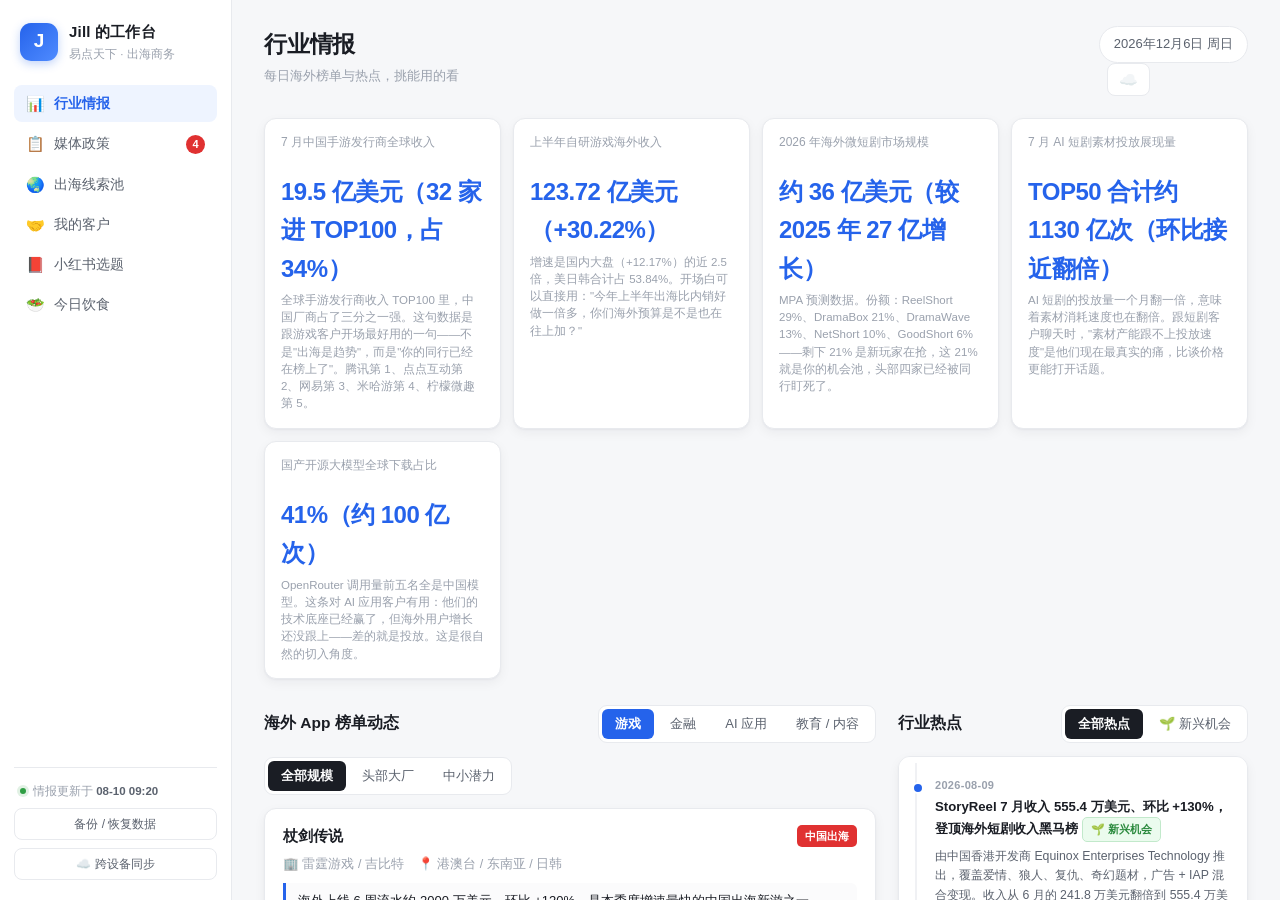
==== index.html @ 00062fb7 "feat: 线索池领英按钮 + 榜单加客户 + 手动加公司 + 飞书版图排除自动化" ====
<!DOCTYPE html>
<html lang="zh-CN">
<head>
<meta charset="UTF-8">
<meta name="viewport" content="width=device-width, initial-scale=1.0, viewport-fit=cover">
<meta name="theme-color" content="#2563eb">
<meta name="apple-mobile-web-app-capable" content="yes">
<meta name="apple-mobile-web-app-status-bar-style" content="default">
<meta name="apple-mobile-web-app-title" content="Jill工作台">
<title>Jill 的工作台</title>
<link rel="manifest" href="manifest.webmanifest">
<link rel="icon" type="image/png" href="assets/icons/favicon-32.png">
<link rel="apple-touch-icon" href="assets/icons/apple-touch-icon.png">
<link rel="stylesheet" href="assets/style.css">
<script>
if ('serviceWorker' in navigator) {
  navigator.serviceWorker.register('service-worker.js').catch(() => {});
}
</script>
</head>
<body>

<div class="app">

  <!-- ============ 侧边栏 ============ -->
  <aside class="sidebar">
    <div class="brand">
      <div class="brand-mark">J</div>
      <div class="brand-text">
        <div class="brand-title">Jill 的工作台</div>
        <div class="brand-sub">易点天下 · 出海商务</div>
      </div>
    </div>

    <nav class="nav">
      <button class="nav-item active" data-view="intel">
        <span class="nav-ico">📊</span><span>行业情报</span>
      </button>
      <button class="nav-item" data-view="policy">
        <span class="nav-ico">📋</span><span>媒体政策</span>
        <span class="nav-badge" id="badgePolicy"></span>
      </button>
      <button class="nav-item" data-view="leads">
        <span class="nav-ico">🌏</span><span>出海线索池</span>
      </button>
      <button class="nav-item" data-view="crm">
        <span class="nav-ico">🤝</span><span>我的客户</span>
        <span class="nav-badge" id="badgeCrm"></span>
      </button>
      <button class="nav-item" data-view="xhs">
        <span class="nav-ico">📕</span><span>小红书选题</span>
      </button>
      <button class="nav-item" data-view="food">
        <span class="nav-ico">🥗</span><span>今日饮食</span>
      </button>
    </nav>

    <div class="sidebar-foot">
      <div class="update-chip">
        <span class="dot"></span>
        <span>情报更新于 <b id="updatedAt">--</b></span>
      </div>
      <button class="btn-ghost btn-sm" id="btnBackup">备份 / 恢复数据</button>
    </div>
  </aside>

  <!-- ============ 主区域 ============ -->
  <main class="main">
    <header class="topbar">
      <div>
        <h1 class="page-title" id="pageTitle">行业情报</h1>
        <p class="page-sub" id="pageSub">每日海外榜单与热点，挑能用的看</p>
      </div>
      <div class="topbar-right">
        <div class="today" id="todayStr"></div>
      </div>
    </header>

    <!-- ---------- 视图：行业情报 ---------- -->
    <section class="view active" id="view-intel">
      <div class="pulse-grid" id="pulseGrid"></div>

      <div class="split">
        <div class="split-main">
          <div class="section-head">
            <h2>海外 App 榜单动态</h2>
            <div class="tabs" id="catTabs">
              <button class="tab active" data-cat="game">游戏</button>
              <button class="tab" data-cat="finance">金融</button>
              <button class="tab" data-cat="ai">AI 应用</button>
              <button class="tab" data-cat="education">教育 / 内容</button>
            </div>
            <div class="tabs subtle" id="scaleTabs">
              <button class="tab active" data-scale="all">全部规模</button>
              <button class="tab" data-scale="head">头部大厂</button>
              <button class="tab" data-scale="sme">中小潜力</button>
            </div>
          </div>
          <div id="rankList" class="card-list"></div>
        </div>

        <div class="split-side">
          <div class="section-head">
            <h2>行业热点</h2>
            <div class="tabs subtle" id="eventTabs">
              <button class="tab active" data-etag="all">全部热点</button>
              <button class="tab" data-etag="emerging">🌱 新兴机会</button>
            </div>
          </div>
          <div id="eventList" class="timeline"></div>
        </div>
      </div>

      <div class="section-head" style="margin-top:22px"><h2>中小 App 投放痛点与切入点（你的机会）</h2><span class="hint">头部之外，腰部 / 中小 App 的增速也是机会——配合榜单里「中小潜力」筛选看</span></div>
      <div id="smeInsight" class="sme-insight"></div>

      <div class="section-head"><h2>广告服务商小道消息（渠道侧）</h2><span class="hint">代理商 / 渠道才先知道的风向，不一定是公开大新闻</span></div>
      <div id="agencyIntelList" class="card-list"></div>
    </section>

    <!-- ---------- 视图：媒体政策 ---------- -->
    <section class="view" id="view-policy">
      <div class="filter-bar">
        <div class="tabs" id="platTabs">
          <button class="tab active" data-plat="all">全部平台</button>
          <button class="tab" data-plat="Meta">Meta</button>
          <button class="tab" data-plat="Google">Google</button>
          <button class="tab" data-plat="TikTok">TikTok</button>
        </div>
        <div class="tabs subtle" id="impactTabs">
          <button class="tab active" data-imp="all">全部影响</button>
          <button class="tab" data-imp="高">仅看高影响</button>
        </div>
        <div class="tabs subtle" id="violTabs">
          <button class="tab active" data-viol="all">全部品类</button>
          <button class="tab" data-viol="现金贷">现金贷</button>
          <button class="tab" data-viol="短剧">短剧</button>
          <button class="tab" data-viol="白名单资质">白名单资质</button>
        </div>
      </div>
      <div id="policyList" class="card-list"></div>
    </section>

    <!-- ---------- 视图：出海线索池 ---------- -->
    <section class="view" id="view-leads">
      <div class="filter-bar">
        <input class="input search" id="leadSearch" placeholder="搜索公司、产品、品类、市场，也能直接搜邮箱／联系人…">
        <button class="btn-ghost" id="btnAddLead">＋ 添加公司</button>
        <button class="btn-primary" id="btnExportLeads">📥 导出联系方式</button>
        <span class="hint">⭐ 绿框＝最对口的部门邮箱｜邮箱点一下就能写邮件，「复制」按钮可直接粘贴｜点「加为客户」会把联系方式一起带进客户档案｜「导出联系方式」可一键生成 Excel 清单</span>
      </div>
      <div class="tabs subtle" id="leadScaleTabs" style="margin:0 0 12px">
        <button class="tab active" data-lscale="all">全部企业</button>
        <button class="tab" data-lscale="sme">🚀 中小企业</button>
      </div>
      <div class="table-wrap">
        <table class="tbl" id="leadTable">
          <thead>
            <tr>
              <th>产品</th><th>公司</th><th>总部</th><th>品类</th>
              <th>主要市场</th>
              <th>合作状态</th><th>代理 / 合作模式</th>
              <th>官网</th><th>联系人 / 联系方式</th>
              <th>体量 / 收入</th><th>近期动态</th><th></th>
            </tr>
          </thead>
          <tbody></tbody>
        </table>
      </div>

    <!-- 手动添加公司到线索池 -->
    <div class="modal" id="leadAddModal">
      <div class="modal-card">
        <div class="modal-head"><h3>添加公司到线索池</h3><button class="modal-x" id="leadAddClose">×</button></div>
        <div class="modal-body">
          <div class="form-grid">
            <div class="fld"><label>公司 *</label><input class="input" id="laCompany" placeholder="如 某某科技"></div>
            <div class="fld"><label>产品 / App</label><input class="input" id="laProduct" placeholder="如 某某 App"></div>
            <div class="fld"><label>品类</label><select class="input" id="laCategory"><option>游戏</option><option>金融</option><option>AI应用</option><option>娱乐APP</option><option>教育</option><option>电商</option><option>工具</option><option>其他</option></select></div>
            <div class="fld"><label>总部</label><input class="input" id="laHq" placeholder="如 北京"></div>
            <div class="fld"><label>主要市场</label><input class="input" id="laMarkets" placeholder="如 东南亚 / 欧美"></div>
            <div class="fld"><label>官网</label><input class="input" id="laWebsite" placeholder="https://"></div>
            <div class="fld"><label>联系人姓名</label><input class="input" id="laPname" placeholder="选填"></div>
            <div class="fld"><label>联系人职位</label><input class="input" id="laProle" placeholder="选填，如 Head of Growth"></div>
            <div class="fld"><label>联系人邮箱</label><input class="input" id="laPemail" placeholder="选填"></div>
            <div class="fld"><label>联系人电话</label><input class="input" id="laPphone" placeholder="选填"></div>
          </div>
          <div class="fld full"><label>备注 / 打法提示</label><textarea class="input" id="laNote" rows="2" placeholder="选填"></textarea></div>
        </div>
        <div class="modal-foot">
          <button class="btn-ghost" id="leadAddCancel">取消</button>
          <button class="btn-primary" id="leadAddSave">加入线索池</button>
        </div>
      </div>
    </div>
    </section>

    <!-- ---------- 视图：客户 CRM ---------- -->
    <section class="view" id="view-crm">
      <div class="stage-bar" id="stageBar"></div>

      <div class="filter-bar">
        <input class="input search" id="crmSearch" placeholder="搜索客户公司、联系人、产品…">
        <select class="input select" id="crmStageFilter">
          <option value="">全部阶段</option>
        </select>
        <button class="btn-primary" id="btnAddClient">+ 新增客户</button>
      </div>

      <div id="crmList" class="crm-grid"></div>
      <div class="empty" id="crmEmpty" style="display:none">
        <div class="empty-ico">🤝</div>
        <p>还没有客户记录。可以先去「出海线索池」挑几家，或直接点「新增客户」。</p>
      </div>
    </section>

    <!-- ---------- 视图：小红书选题 ---------- -->
    <section class="view" id="view-xhs">
      <div class="filter-bar">
        <div class="tabs" id="xhsTabs">
          <button class="tab active" data-xcat="all">全部选题</button>
          <button class="tab" data-xcat="游戏">游戏</button>
          <button class="tab" data-xcat="金融">金融</button>
          <button class="tab" data-xcat="AI">AI</button>
          <button class="tab" data-xcat="短剧">短剧</button>
          <button class="tab" data-xcat="全品类">全品类</button>
        </div>
        <span class="hint">每日 10:00 自动推送 · 更新于 <b id="xhsUpdated">--</b></span>
      </div>

      <div class="card-list" id="xhsTopicList"></div>

      <div class="section-head" style="margin-top:26px">
        <h2>素材库</h2>
        <span class="hint">上传你的知识文件，作为二创小红书的素材（存在本机）</span>
      </div>
      <div class="sync-panel">
        <div class="xhs-mat-add">
          <input class="input" id="xhsMatName" placeholder="素材名称，如「Q3 出海投放案例」">
          <textarea class="input" id="xhsMatNote" rows="1" placeholder="可二创的点 / 备注（选填）"></textarea>
          <label class="btn-ghost file-btn">📎 选文件<input type="file" id="xhsMatFile" accept=".pdf,.doc,.docx,.txt,.md,.ppt,.pptx,.key,.pdf" hidden></label>
          <button class="btn-primary" id="btnAddMat">添加素材</button>
        </div>
        <div class="material-list" id="xhsMatList" style="margin-top:12px"></div>
      </div>

      <div class="food-foot" style="margin-top:18px">
        <button class="btn-ghost" id="btnAskXhsAll">🤖 一次性生成今日全部图文（复制给 Mochi）</button>
      </div>
    </section>

    <!-- ---------- 视图：饮食记录 ---------- -->
    <section class="view" id="view-food">
      <div class="food-top">
        <div class="food-date">
          <button class="btn-ghost btn-icon" id="foodPrev">‹</button>
          <input type="date" class="input" id="foodDate">
          <button class="btn-ghost btn-icon" id="foodNext">›</button>
        </div>
        <div class="food-goal">
          <label>每日目标</label>
          <input type="number" class="input tiny" id="goalInput" min="800" max="4000" step="50">
          <span>kcal</span>
        </div>
      </div>

      <div class="food-summary">
        <div class="ring-wrap">
          <svg class="ring" viewBox="0 0 120 120">
            <circle class="ring-bg" cx="60" cy="60" r="52"></circle>
            <circle class="ring-fg" id="ringFg" cx="60" cy="60" r="52"></circle>
          </svg>
          <div class="ring-center">
            <div class="ring-num" id="kcalNum">0</div>
            <div class="ring-lbl">kcal</div>
          </div>
        </div>
        <div class="macro-list">
          <div class="macro"><span class="macro-name">剩余额度</span><b id="kcalLeft">–</b></div>
          <div class="macro"><span class="macro-name">蛋白质</span><b id="mProtein">0 g</b><div class="bar"><i id="barP"></i></div></div>
          <div class="macro"><span class="macro-name">脂肪</span><b id="mFat">0 g</b><div class="bar"><i id="barF"></i></div></div>
          <div class="macro"><span class="macro-name">碳水</span><b id="mCarb">0 g</b><div class="bar"><i id="barC"></i></div></div>
        </div>
        <div class="week-chart">
          <div class="week-title">近 7 天</div>
          <div class="bars" id="weekBars"></div>
        </div>
      </div>

      <div class="food-add">
        <div class="autocomplete">
          <input class="input" id="foodSearch" placeholder="输入食物名，比如「米饭」「鸡胸肉」「奶茶」…" autocomplete="off">
          <div class="ac-list" id="acList"></div>
        </div>
        <input type="number" class="input tiny" id="foodAmt" placeholder="份量" step="0.5" min="0">
        <select class="input select" id="foodUnit">
          <option value="unit">份</option>
          <option value="g">克</option>
        </select>
        <select class="input select" id="foodMeal">
          <option value="早餐">早餐</option>
          <option value="午餐">午餐</option>
          <option value="晚餐">晚餐</option>
          <option value="加餐">加餐</option>
        </select>
        <button class="btn-ghost" id="btnPhoto">📷 拍照 / 上传识别</button>
        <input type="file" id="foodPhoto" accept="image/*" hidden>
        <button class="btn-primary" id="btnAddFood">记一笔</button>
        <button class="btn-ghost" id="btnCustomFood">库里没有？手动填</button>
        <button class="btn-ghost btn-icon" id="btnVisionSettings" title="图片识别接口设置">⚙</button>
      </div>

      <div id="mealGroups"></div>

      <div class="food-foot">
        <button class="btn-ghost" id="btnAskFood">让 Mochi 点评今天的饮食</button>
      </div>
    </section>

  </main>
</div>

<!-- ============ 客户编辑弹窗 ============ -->
<div class="modal" id="clientModal">
  <div class="modal-card wide">
    <div class="modal-head">
      <h3 id="clientModalTitle">新增客户</h3>
      <button class="modal-x" data-close>×</button>
    </div>
    <div class="modal-body">
      <div class="form-grid">
        <label class="fld"><span>公司名称 <i>*</i></span><input class="input" id="fCompany" placeholder="例如：库洛游戏"></label>
        <label class="fld"><span>主推产品</span><input class="input" id="fProduct" placeholder="例如：鸣潮"></label>
        <label class="fld"><span>品类</span>
          <select class="input" id="fCategory">
            <option>游戏</option><option>金融</option><option>AI 应用</option>
            <option>教育</option><option>电商</option><option>工具</option><option>其他</option>
          </select>
        </label>
        <label class="fld"><span>目标市场</span><input class="input" id="fMarket" placeholder="例如：东南亚 / 中东"></label>
        <label class="fld"><span>联系人</span><input class="input" id="fContact" placeholder="姓名"></label>
        <label class="fld"><span>职位</span><input class="input" id="fTitle" placeholder="例如：海外发行负责人"></label>
        <label class="fld"><span>联系方式</span><input class="input" id="fPhone" placeholder="微信 / 手机 / 邮箱"></label>
        <label class="fld"><span>当前阶段</span><select class="input" id="fStage"></select></label>
        <label class="fld"><span>下次跟进日期</span><input type="date" class="input" id="fNext"></label>
        <label class="fld"><span>预估月投放预算</span><input class="input" id="fBudget" placeholder="例如：50 万 / 月，或填「未知」"></label>
      </div>
      <label class="fld full"><span>当前卡点（卡在哪一步、对方顾虑什么）</span>
        <textarea class="input" id="fBlocker" rows="2" placeholder="例如：对方已有代理，只愿意给测试量；或：预算要等 Q4 才批"></textarea>
      </label>
      <label class="fld full"><span>跟进备注</span>
        <textarea class="input" id="fNote" rows="2" placeholder="随手记，比如聊天要点、对方偏好"></textarea>
      </label>
      <label class="fld full"><span>Mochi 的跟进建议</span>
        <textarea class="input" id="fAdvice" rows="4" placeholder="点下方按钮生成分析请求，把我的回复粘贴到这里存档"></textarea>
      </label>
      <button class="btn-ghost full-btn" id="btnGenPrompt">📋 生成分析请求（复制后发给 Mochi）</button>
    </div>
    <div class="modal-foot">
      <button class="btn-danger" id="btnDeleteClient" style="display:none">删除客户</button>
      <div class="spacer"></div>
      <button class="btn-ghost" data-close>取消</button>
      <button class="btn-primary" id="btnSaveClient">保存</button>
    </div>
  </div>
</div>

<!-- ============ 跟进记录弹窗 ============ -->
<div class="modal" id="logModal">
  <div class="modal-card">
    <div class="modal-head">
      <h3>添加跟进记录 · <span id="logCompany"></span></h3>
      <button class="modal-x" data-close>×</button>
    </div>
    <div class="modal-body">
      <label class="fld full"><span>这次沟通了什么</span>
        <textarea class="input" id="logText" rows="4" placeholder="例如：微信初步沟通，对方表示 Q4 有东南亚计划，让我下周发个案例"></textarea>
      </label>
      <label class="fld full"><span>更新阶段</span><select class="input" id="logStage"></select></label>
      <label class="fld full"><span>下次跟进</span><input type="date" class="input" id="logNext"></label>
    </div>
    <div class="modal-foot">
      <div class="spacer"></div>
      <button class="btn-ghost" data-close>取消</button>
      <button class="btn-primary" id="btnSaveLog">保存记录</button>
    </div>
  </div>
</div>

<!-- ============ 图片识别弹窗 ============ -->
<div class="modal" id="photoModal">
  <div class="modal-card">
    <div class="modal-head"><h3>📷 图片识别</h3><button class="modal-close">×</button></div>
    <div class="modal-body">
      <img id="photoPreview" class="photo-preview" alt="食物预览">
      <p id="photoStatus" class="photo-status"></p>
      <div id="photoFoodList" class="photo-list"></div>
    </div>
    <div class="modal-foot">
      <button class="btn-ghost modal-close">关闭</button>
      <button class="btn-primary" id="btnAddPhotoFood">加入今日</button>
    </div>
  </div>
</div>

<!-- ============ 图片识别接口设置弹窗 ============ -->
<div class="modal" id="visionModal">
  <div class="modal-card">
    <div class="modal-head"><h3>⚙ 图片识别接口设置</h3><button class="modal-close">×</button></div>
    <div class="modal-body">
      <p class="hint">填一次即可启用「拍照识别食物」。接口需兼容 OpenAI Chat Completions 格式（OpenAI / DeepSeek / 通义 / Kimi 等视觉模型均可）。</p>
      <label>接口地址</label>
      <input class="input" id="vsUrl" placeholder="https://api.openai.com/v1/chat/completions">
      <label>API Key</label>
      <input class="input" id="vsKey" placeholder="sk-..." type="password">
      <label>模型名</label>
      <input class="input" id="vsModel" placeholder="gpt-4o-mini">
    </div>
    <div class="modal-foot">
      <button class="btn-ghost modal-close">取消</button>
      <button class="btn-primary" id="btnSaveVision">保存</button>
    </div>
  </div>
</div>

<!-- ============ 自定义食物弹窗 ============ -->
<div class="modal" id="customFoodModal">
  <div class="modal-card">
    <div class="modal-head">
      <h3>手动添加食物</h3>
      <button class="modal-x" data-close>×</button>
    </div>
    <div class="modal-body">
      <div class="form-grid">
        <label class="fld"><span>食物名称</span><input class="input" id="cfName" placeholder="例如：妈妈做的糖醋排骨"></label>
        <label class="fld"><span>热量 (kcal)</span><input type="number" class="input" id="cfKcal" placeholder="估个数就行"></label>
        <label class="fld"><span>蛋白质 (g)</span><input type="number" class="input" id="cfP" placeholder="不确定可留空"></label>
        <label class="fld"><span>脂肪 (g)</span><input type="number" class="input" id="cfF" placeholder="不确定可留空"></label>
        <label class="fld"><span>碳水 (g)</span><input type="number" class="input" id="cfC" placeholder="不确定可留空"></label>
        <label class="fld"><span>归入</span><select class="input" id="cfMeal">
          <option>早餐</option><option>午餐</option><option>晚餐</option><option>加餐</option>
        </select></label>
      </div>
      <p class="tip">不知道热量？先随便填个大概，回头把菜名发给我，我帮你估。</p>
    </div>
    <div class="modal-foot">
      <div class="spacer"></div>
      <button class="btn-ghost" data-close>取消</button>
      <button class="btn-primary" id="btnSaveCustomFood">添加</button>
    </div>
  </div>
</div>

<!-- ============ 备份弹窗 ============ -->
<div class="modal" id="backupModal">
  <div class="modal-card">
    <div class="modal-head">
      <h3>备份 / 恢复数据</h3>
      <button class="modal-x" data-close>×</button>
    </div>
    <div class="modal-body">
      <p class="tip">你的客户和饮食记录只存在这台电脑的浏览器里。建议每周导出一次备份文件，存到「备份」文件夹。</p>
      <div class="backup-row">
        <button class="btn-primary" id="btnExport">⬇ 导出备份文件</button>
        <label class="btn-ghost file-btn">⬆ 导入备份文件<input type="file" id="importFile" accept=".json" hidden></label>
      </div>
      <p class="tip warn">导入会覆盖当前所有客户与饮食记录，请谨慎操作。</p>
    </div>
    <div class="modal-foot"><div class="spacer"></div><button class="btn-ghost" data-close>关闭</button></div>
  </div>
</div>

<div class="toast" id="toast"></div>

<script src="data/intel.js"></script>
<script src="data/xiaohongshu.js"></script>
<script src="data/food-db.js"></script>
<script src="assets/sync.js"></script>
<script src="assets/app.js"></script>
</body>
</html>
---- assets/style.css ----
/* ============================================================
   Jill 的工作台 — 样式
   ============================================================ */
:root{
  --bg:#f6f7f9;
  --panel:#ffffff;
  --panel-2:#fbfbfc;
  --line:#e8eaee;
  --line-2:#f0f1f4;
  --txt:#1a1d24;
  --txt-2:#5b626e;
  --txt-3:#9aa1ad;
  --brand:#2563eb;
  --brand-soft:#eef4ff;
  --brand-line:#c9dcff;
  --up:#e03131;      /* 中国习惯：涨=红 */
  --down:#2f9e44;
  --warn:#f59f00;
  --warn-soft:#fff9db;
  --danger:#e03131;
  --danger-soft:#fff5f5;
  --ok:#2f9e44;
  --ok-soft:#ebfbee;
  --radius:12px;
  --radius-sm:8px;
  --shadow:0 1px 2px rgba(16,24,40,.04), 0 4px 12px rgba(16,24,40,.05);
  --shadow-lg:0 8px 32px rgba(16,24,40,.12);
}

*{box-sizing:border-box;margin:0;padding:0}
html,body{height:100%}
body{
  font-family:"PingFang SC","Microsoft YaHei","Segoe UI",-apple-system,sans-serif;
  background:var(--bg); color:var(--txt);
  font-size:14px; line-height:1.6;
  -webkit-font-smoothing:antialiased;
}
button{font-family:inherit;cursor:pointer;border:none;background:none;color:inherit}
input,select,textarea{font-family:inherit;font-size:14px}

.app{display:flex;height:100vh;overflow:hidden}

/* ---------- 侧边栏 ---------- */
.sidebar{
  width:232px;flex-shrink:0;background:var(--panel);
  border-right:1px solid var(--line);
  display:flex;flex-direction:column;padding:20px 14px;
}
.brand{display:flex;gap:11px;align-items:center;padding:0 6px 22px}
.brand-mark{
  width:38px;height:38px;border-radius:11px;flex-shrink:0;
  background:linear-gradient(135deg,#2563eb,#4f8bff);
  color:#fff;font-weight:700;font-size:19px;
  display:flex;align-items:center;justify-content:center;
  box-shadow:0 3px 10px rgba(37,99,235,.28);
}
.brand-title{font-weight:650;font-size:15px;letter-spacing:.2px}
.brand-sub{font-size:11.5px;color:var(--txt-3);margin-top:1px}

.nav{display:flex;flex-direction:column;gap:3px;flex:1}
.nav-item{
  display:flex;align-items:center;gap:10px;
  padding:9.5px 12px;border-radius:var(--radius-sm);
  color:var(--txt-2);font-size:14px;text-align:left;
  transition:background .14s,color .14s;position:relative;
}
.nav-item:hover{background:var(--line-2);color:var(--txt)}
.nav-item.active{background:var(--brand-soft);color:var(--brand);font-weight:600}
.nav-ico{font-size:15px;width:18px;text-align:center;flex-shrink:0}
.nav-badge{
  margin-left:auto;font-size:11px;font-weight:600;
  background:var(--brand);color:#fff;
  min-width:19px;height:19px;padding:0 5px;border-radius:10px;
  display:none;align-items:center;justify-content:center;
}
.nav-badge.show{display:flex}
.nav-badge.alert{background:var(--danger)}

.sidebar-foot{border-top:1px solid var(--line);padding-top:14px;display:flex;flex-direction:column;gap:8px}
.update-chip{
  display:flex;align-items:center;gap:7px;
  font-size:11.5px;color:var(--txt-3);padding:0 6px;
}
.update-chip b{color:var(--txt-2);font-weight:600}
.dot{width:6px;height:6px;border-radius:50%;background:var(--ok);flex-shrink:0;
  box-shadow:0 0 0 3px rgba(47,158,68,.14)}

/* ---------- 主区 ---------- */
.main{flex:1;overflow-y:auto;padding:26px 32px 60px}
.topbar{display:flex;justify-content:space-between;align-items:flex-start;margin-bottom:22px}
.page-title{font-size:23px;font-weight:650;letter-spacing:-.2px}
.page-sub{font-size:13px;color:var(--txt-3);margin-top:3px}
.today{font-size:13px;color:var(--txt-2);background:var(--panel);
  padding:7px 14px;border-radius:20px;border:1px solid var(--line)}

.view{display:none;animation:fade .25s ease}
.view.active{display:block}
@keyframes fade{from{opacity:0;transform:translateY(6px)}to{opacity:1;transform:none}}

/* ---------- 大盘速览 ---------- */
.pulse-grid{display:grid;grid-template-columns:repeat(auto-fit,minmax(215px,1fr));gap:12px;margin-bottom:26px}
.pulse{background:var(--panel);border:1px solid var(--line);border-radius:var(--radius);
  padding:15px 16px;box-shadow:var(--shadow)}
.pulse-label{font-size:12px;color:var(--txt-3);line-height:1.45;min-height:34px}
.pulse-value{font-size:24px;font-weight:700;color:var(--brand);margin:5px 0 4px;letter-spacing:-.5px}
.pulse-note{font-size:11.5px;color:var(--txt-3);line-height:1.5}

/* ---------- 布局 ---------- */
.split{display:grid;grid-template-columns:1fr 350px;gap:22px;align-items:start}
@media(max-width:1180px){.split{grid-template-columns:1fr}}
.section-head{display:flex;justify-content:space-between;align-items:center;margin-bottom:13px;gap:14px;flex-wrap:wrap}
.section-head h2{font-size:15.5px;font-weight:650}

/* ---------- Tabs ---------- */
.tabs{display:flex;gap:3px;background:var(--panel);padding:3px;border-radius:9px;border:1px solid var(--line)}
.tab{padding:6px 13px;border-radius:6px;font-size:13px;color:var(--txt-2);transition:.14s;white-space:nowrap}
.tab:hover{color:var(--txt)}
.tab.active{background:var(--brand);color:#fff;font-weight:600}
.tabs.subtle .tab.active{background:var(--txt);color:#fff}

/* ---------- 卡片列表 ---------- */
.card-list{display:flex;flex-direction:column;gap:11px}
.card{background:var(--panel);border:1px solid var(--line);border-radius:var(--radius);
  padding:16px 18px;box-shadow:var(--shadow);transition:border-color .15s, transform .15s}
.card:hover{border-color:var(--brand-line);transform:translateY(-1px)}
.card-top{display:flex;justify-content:space-between;gap:12px;align-items:flex-start;margin-bottom:7px}
.card-name{font-size:15px;font-weight:650;line-height:1.4}
.card-meta{font-size:12.5px;color:var(--txt-3);margin-bottom:9px;display:flex;flex-wrap:wrap;gap:5px 14px}
.card-perf{font-size:13px;color:var(--txt);background:var(--panel-2);
  border-left:3px solid var(--brand);padding:8px 12px;border-radius:0 6px 6px 0;margin-bottom:9px}
.card-comment{font-size:12.8px;color:var(--txt-2);line-height:1.65}
.card-comment b{color:var(--txt);font-weight:600}

/* ---------- 标签 ---------- */
.tag{display:inline-flex;align-items:center;gap:4px;font-size:11px;font-weight:600;
  padding:3px 8px;border-radius:5px;white-space:nowrap;line-height:1.5}
.tag-cn{background:var(--up);color:#fff}
.tag-brand{background:var(--brand-soft);color:var(--brand);border:1px solid var(--brand-line)}
.tag-hi{background:#ffe3e3;color:#c92a2a}
.tag-mid{background:var(--warn-soft);color:#a36a00}
.tag-lo{background:var(--line-2);color:var(--txt-2)}
.tag-meta{background:#e7f0ff;color:#1864ab}
.tag-google{background:#e6f4ea;color:#1e7e34}
.tag-tiktok{background:#f3f0ff;color:#5f3dc4}
.tag-soft{background:var(--line-2);color:var(--txt-2)}
.tag-sme{background:#e7f5ff;color:#0b7285;border:1px solid #b6e2f0}
.tag-emerging{background:#ebfbee;color:#2b8a3e;border:1px solid #c2e9cb}

/* ---------- 时间线 ---------- */
.timeline{display:flex;flex-direction:column;gap:0;background:var(--panel);
  border:1px solid var(--line);border-radius:var(--radius);padding:6px 16px 12px;box-shadow:var(--shadow);
  max-height:calc(100vh - 300px);overflow-y:auto}
.tl-item{padding:14px 0 14px 18px;border-left:2px solid var(--line-2);position:relative}
.tl-item:last-child{border-left-color:transparent}
.tl-item::before{content:"";position:absolute;left:-5px;top:19px;width:8px;height:8px;
  border-radius:50%;background:var(--brand);border:2px solid var(--panel)}
.tl-date{font-size:11px;color:var(--txt-3);font-weight:600;letter-spacing:.3px}
.tl-title{font-size:13.2px;font-weight:600;margin:3px 0 5px;line-height:1.5}
.tl-sum{font-size:12.3px;color:var(--txt-2);line-height:1.6;margin-bottom:7px}
.tl-biz{font-size:12.2px;color:#1864ab;background:var(--brand-soft);
  padding:7px 10px;border-radius:6px;line-height:1.6}
.tl-biz::before{content:"💡 ";}

/* ---------- 政策卡 ---------- */
.pol-head{display:flex;align-items:center;gap:8px;margin-bottom:8px;flex-wrap:wrap}
.pol-title{font-size:15px;font-weight:650;line-height:1.4;flex:1;min-width:200px}
.pol-date{font-size:12px;color:var(--txt-3);font-weight:600}
.pol-detail{font-size:13px;color:var(--txt-2);line-height:1.7;margin-bottom:10px}
.pol-biz{font-size:12.8px;background:var(--warn-soft);border-left:3px solid var(--warn);
  padding:9px 13px;border-radius:0 6px 6px 0;line-height:1.65;color:#7c5000}
.pol-biz strong{color:#5c3d00}
.countdown{font-size:11px;font-weight:700;padding:3px 8px;border-radius:5px;
  background:var(--danger-soft);color:var(--danger)}

/* ---------- 筛选栏 ---------- */
.filter-bar{display:flex;gap:11px;align-items:center;margin-bottom:18px;flex-wrap:wrap}
.hint{font-size:12px;color:var(--txt-3)}

/* ---------- 表单元素 ---------- */
.input{
  background:var(--panel);border:1px solid var(--line);border-radius:var(--radius-sm);
  padding:8.5px 12px;color:var(--txt);outline:none;transition:border-color .15s,box-shadow .15s;width:100%;
}
.input:focus{border-color:var(--brand);box-shadow:0 0 0 3px rgba(37,99,235,.1)}
.input::placeholder{color:var(--txt-3)}
.search{max-width:340px}
.select{width:auto;min-width:130px;cursor:pointer}
.tiny{width:92px}
textarea.input{resize:vertical;line-height:1.6}

.btn-primary{background:var(--brand);color:#fff;padding:9px 17px;border-radius:var(--radius-sm);
  font-size:13.5px;font-weight:600;transition:.15s;white-space:nowrap}
.btn-primary:hover{background:#1d4ed8;box-shadow:0 3px 10px rgba(37,99,235,.28)}
.btn-ghost{background:var(--panel);border:1px solid var(--line);color:var(--txt-2);
  padding:8.5px 15px;border-radius:var(--radius-sm);font-size:13px;transition:.15s;white-space:nowrap}
.btn-ghost:hover{border-color:var(--brand-line);color:var(--brand);background:var(--brand-soft)}
.btn-danger{background:var(--danger-soft);color:var(--danger);border:1px solid #ffc9c9;
  padding:8.5px 15px;border-radius:var(--radius-sm);font-size:13px}
.btn-danger:hover{background:var(--danger);color:#fff}
.btn-sm{padding:6.5px 11px;font-size:12px;width:100%}
.btn-icon{padding:7px 12px;font-size:17px;line-height:1}
.full-btn{width:100%;margin-top:4px;justify-content:center}

/* ---------- 表格 ---------- */
.table-wrap{background:var(--panel);border:1px solid var(--line);border-radius:var(--radius);
  overflow:auto;box-shadow:var(--shadow)}
.tbl{width:100%;border-collapse:collapse;font-size:13px}
.tbl th{text-align:left;padding:12px 14px;background:var(--panel-2);
  font-size:12px;font-weight:650;color:var(--txt-2);border-bottom:1px solid var(--line);white-space:nowrap}
.tbl td{padding:13px 14px;border-bottom:1px solid var(--line-2);vertical-align:top;line-height:1.6}
.tbl tr:last-child td{border-bottom:none}
.tbl tbody tr:hover{background:var(--panel-2)}
.td-prod{font-weight:600;min-width:150px}
.td-comp{color:var(--txt);min-width:130px}
.td-rev{color:var(--up);font-weight:600;font-size:12.5px;min-width:150px}
.td-recent{color:var(--txt-2);font-size:12.3px;min-width:180px}
.td-mkt{font-size:12.3px;color:var(--txt-2)}
.mini-btn{background:var(--brand-soft);color:var(--brand);border:1px solid var(--brand-line);
  padding:5px 11px;border-radius:6px;font-size:12px;font-weight:600;white-space:nowrap}
.mini-btn:hover{background:var(--brand);color:#fff}
.mini-btn.done{background:var(--ok-soft);color:var(--ok);border-color:#b2f2bb;cursor:default}

/* ---------- 线索池表格：固定底部横向滚动条 + 表头吸顶 ---------- */
#view-leads .table-wrap{
  max-height:calc(100vh - 280px);
  overflow:auto;
  scrollbar-width:thin;
}
#view-leads .table-wrap::-webkit-scrollbar{height:10px;width:10px}
#view-leads .table-wrap::-webkit-scrollbar-thumb{background:#bfc4cc;border-radius:5px}
#view-leads .tbl{min-width:1280px}
#view-leads .tbl thead th{position:sticky;top:0;z-index:2;background:var(--panel-2)}
#view-leads .td-actions{display:flex;flex-direction:column;gap:6px;min-width:120px}
#view-leads .lead-li{display:inline-flex;align-items:center;justify-content:center;text-decoration:none;
  background:var(--panel-2);color:var(--txt-2);border:1px solid var(--line)}
#view-leads .lead-li:hover{background:var(--brand-soft);color:var(--brand);border-color:var(--brand-line)}
.card-actions{margin-top:11px}

/* ---------- CRM ---------- */
.stage-bar{display:grid;grid-template-columns:repeat(auto-fit,minmax(125px,1fr));gap:10px;margin-bottom:20px}
.stage-cell{background:var(--panel);border:1px solid var(--line);border-radius:10px;
  padding:13px 14px;text-align:center;box-shadow:var(--shadow);cursor:pointer;transition:.15s}
.stage-cell:hover{border-color:var(--brand-line)}
.stage-cell.on{border-color:var(--brand);background:var(--brand-soft)}
.stage-num{font-size:22px;font-weight:700;color:var(--brand);line-height:1.2}
.stage-lbl{font-size:12px;color:var(--txt-2);margin-top:2px}

.crm-grid{display:grid;grid-template-columns:repeat(auto-fill,minmax(345px,1fr));gap:13px}
.crm-card{background:var(--panel);border:1px solid var(--line);border-radius:var(--radius);
  padding:16px 17px;box-shadow:var(--shadow);transition:.15s;display:flex;flex-direction:column;gap:9px}
.crm-card:hover{border-color:var(--brand-line);transform:translateY(-1px)}
.crm-card.overdue{border-left:3px solid var(--danger)}
.crm-card.soon{border-left:3px solid var(--warn)}
.crm-head{display:flex;justify-content:space-between;gap:10px;align-items:flex-start}
.crm-name{font-size:15.5px;font-weight:650;line-height:1.35}
.crm-prod{font-size:12.3px;color:var(--txt-3);margin-top:2px}
.crm-row{display:flex;gap:7px;font-size:12.5px;color:var(--txt-2);line-height:1.6}
.crm-row .k{color:var(--txt-3);flex-shrink:0;min-width:52px}
.crm-row .v{color:var(--txt)}
.crm-blocker{font-size:12.3px;background:var(--danger-soft);color:#a02020;
  padding:8px 11px;border-radius:6px;line-height:1.6}
.crm-blocker::before{content:"⚠ 卡点：";font-weight:600}
.crm-advice{font-size:12.3px;background:var(--brand-soft);color:#1864ab;
  padding:8px 11px;border-radius:6px;line-height:1.65;max-height:96px;overflow-y:auto}
.crm-advice::before{content:"🎯 建议：";font-weight:600}
.crm-logs{border-top:1px dashed var(--line);padding-top:9px;margin-top:1px}
.crm-log{font-size:12px;color:var(--txt-2);line-height:1.6;padding:3px 0;display:flex;gap:8px}
.crm-log .lt{color:var(--txt-3);flex-shrink:0;font-size:11px;padding-top:1px}
.crm-actions{display:flex;gap:7px;margin-top:auto;padding-top:4px}
.crm-actions button{flex:1;font-size:12.3px;padding:7px 8px}
.next-chip{font-size:11px;font-weight:600;padding:3px 8px;border-radius:5px;white-space:nowrap}
.next-chip.od{background:var(--danger-soft);color:var(--danger)}
.next-chip.sn{background:var(--warn-soft);color:#a36a00}
.next-chip.ok{background:var(--ok-soft);color:var(--ok)}

.empty{text-align:center;padding:70px 20px;color:var(--txt-3)}
.empty-ico{font-size:46px;margin-bottom:14px;opacity:.5}
.empty p{font-size:13.5px;max-width:400px;margin:0 auto;line-height:1.7}

/* ---------- 饮食 ---------- */
.food-top{display:flex;justify-content:space-between;align-items:center;margin-bottom:18px;gap:14px;flex-wrap:wrap}
.food-date{display:flex;gap:7px;align-items:center}
.food-date .input{width:auto}
.food-goal{display:flex;gap:8px;align-items:center;font-size:13px;color:var(--txt-2)}
.food-goal label{color:var(--txt-3)}

.food-summary{display:grid;grid-template-columns:auto 1fr 240px;gap:26px;align-items:center;
  background:var(--panel);border:1px solid var(--line);border-radius:var(--radius);
  padding:20px 24px;box-shadow:var(--shadow);margin-bottom:18px}
@media(max-width:980px){.food-summary{grid-template-columns:1fr}}

.ring-wrap{position:relative;width:126px;height:126px;flex-shrink:0}
.ring{width:126px;height:126px;transform:rotate(-90deg)}
.ring-bg{fill:none;stroke:var(--line-2);stroke-width:11}
.ring-fg{fill:none;stroke:var(--brand);stroke-width:11;stroke-linecap:round;
  stroke-dasharray:327;stroke-dashoffset:327;transition:stroke-dashoffset .6s ease, stroke .3s}
.ring-center{position:absolute;inset:0;display:flex;flex-direction:column;
  align-items:center;justify-content:center}
.ring-num{font-size:27px;font-weight:700;letter-spacing:-.5px;line-height:1.1}
.ring-lbl{font-size:11px;color:var(--txt-3)}

.macro-list{display:flex;flex-direction:column;gap:11px}
.macro{display:grid;grid-template-columns:70px 76px 1fr;gap:11px;align-items:center;font-size:13px}
.macro-name{color:var(--txt-3);font-size:12.5px}
.macro b{font-weight:650;font-size:13.5px}
.bar{height:7px;background:var(--line-2);border-radius:4px;overflow:hidden}
.bar i{display:block;height:100%;border-radius:4px;transition:width .5s ease}
#barP{background:#4c6ef5} #barF{background:#f59f00} #barC{background:#12b886}

.week-chart{border-left:1px solid var(--line);padding-left:22px}
@media(max-width:980px){.week-chart{border-left:none;padding-left:0;border-top:1px solid var(--line);padding-top:16px}}
.week-title{font-size:12px;color:var(--txt-3);margin-bottom:11px}
.bars{display:flex;gap:7px;align-items:flex-end;height:74px}
.wb{flex:1;display:flex;flex-direction:column;align-items:center;gap:5px;height:100%;justify-content:flex-end}
.wb-col{width:100%;background:var(--brand-soft);border-radius:4px 4px 2px 2px;min-height:3px;
  transition:height .4s ease;position:relative}
.wb-col.over{background:#ffc9c9}
.wb-col.today{background:var(--brand)}
.wb-lbl{font-size:10px;color:var(--txt-3)}

.food-add{display:flex;gap:9px;margin-bottom:18px;flex-wrap:wrap;align-items:center}
.autocomplete{position:relative;flex:1;min-width:230px}
.ac-list{position:absolute;top:calc(100% + 5px);left:0;right:0;background:var(--panel);
  border:1px solid var(--line);border-radius:var(--radius-sm);box-shadow:var(--shadow-lg);
  max-height:290px;overflow-y:auto;z-index:60;display:none}
.ac-list.show{display:block}
.ac-item{padding:9px 13px;cursor:pointer;display:flex;justify-content:space-between;
  align-items:center;gap:12px;border-bottom:1px solid var(--line-2);font-size:13px}
.ac-item:last-child{border-bottom:none}
.ac-item:hover,.ac-item.sel{background:var(--brand-soft)}
.ac-name{font-weight:500}
.ac-cat{font-size:11px;color:var(--txt-3);background:var(--line-2);padding:2px 7px;border-radius:4px;margin-left:7px}
.ac-kcal{font-size:12px;color:var(--txt-3);white-space:nowrap}

.meal-group{background:var(--panel);border:1px solid var(--line);border-radius:var(--radius);
  margin-bottom:12px;overflow:hidden;box-shadow:var(--shadow)}
.meal-head{display:flex;justify-content:space-between;align-items:center;
  padding:11px 17px;background:var(--panel-2);border-bottom:1px solid var(--line);font-size:13.5px}
.meal-name{font-weight:650}
.meal-kcal{font-size:12.5px;color:var(--txt-2);font-weight:600}
.food-item{display:flex;justify-content:space-between;align-items:center;gap:14px;
  padding:11px 17px;border-bottom:1px solid var(--line-2);font-size:13px}
.food-item:last-child{border-bottom:none}
.fi-left{display:flex;flex-direction:column;gap:2px}
.fi-name{font-weight:500}
.fi-sub{font-size:11.5px;color:var(--txt-3)}
.fi-right{display:flex;align-items:center;gap:13px}
.fi-kcal{font-weight:650;color:var(--up);white-space:nowrap}
.fi-del{color:var(--txt-3);font-size:17px;line-height:1;padding:3px 6px;border-radius:5px}
.fi-del:hover{background:var(--danger-soft);color:var(--danger)}
.food-foot{margin-top:18px;display:flex;justify-content:center}

/* ---------- 弹窗 ---------- */
.modal{position:fixed;inset:0;background:rgba(16,24,40,.42);backdrop-filter:blur(3px);
  display:none;align-items:center;justify-content:center;z-index:200;padding:24px}
.modal.show{display:flex;animation:fade .18s ease}
.modal-card{background:var(--panel);border-radius:15px;box-shadow:var(--shadow-lg);
  width:100%;max-width:470px;max-height:88vh;display:flex;flex-direction:column}
.modal-card.wide{max-width:660px}
.modal-head{display:flex;justify-content:space-between;align-items:center;
  padding:18px 22px;border-bottom:1px solid var(--line)}
.modal-head h3{font-size:16px;font-weight:650}
.modal-x{font-size:23px;color:var(--txt-3);line-height:1;padding:2px 7px;border-radius:6px}
.modal-x:hover{background:var(--line-2);color:var(--txt)}
.modal-body{padding:20px 22px;overflow-y:auto;flex:1}
.modal-foot{display:flex;gap:9px;align-items:center;padding:15px 22px;border-top:1px solid var(--line)}
.spacer{flex:1}

.form-grid{display:grid;grid-template-columns:1fr 1fr;gap:13px;margin-bottom:13px}
@media(max-width:560px){.form-grid{grid-template-columns:1fr}}
.fld{display:flex;flex-direction:column;gap:5px}
.fld.full{margin-bottom:13px}
.fld>span{font-size:12.3px;color:var(--txt-2);font-weight:500}
.fld>span i{color:var(--danger);font-style:normal}
.tip{font-size:12.3px;color:var(--txt-3);line-height:1.65;margin-bottom:13px}
.tip.warn{color:#a36a00;background:var(--warn-soft);padding:9px 12px;border-radius:6px;margin:12px 0 0}
.backup-row{display:flex;gap:11px}
.backup-row>*{flex:1;text-align:center}
.file-btn{cursor:pointer;display:flex;align-items:center;justify-content:center}

/* ---------- Toast ---------- */
.toast{position:fixed;bottom:30px;left:50%;transform:translateX(-50%) translateY(80px);
  background:var(--txt);color:#fff;padding:11px 22px;border-radius:9px;
  font-size:13.5px;box-shadow:var(--shadow-lg);opacity:0;transition:.3s cubic-bezier(.3,1.3,.5,1);z-index:400}
.toast.show{transform:translateX(-50%) translateY(0);opacity:1}

/* ---------- 滚动条 ---------- */
::-webkit-scrollbar{width:9px;height:9px}
::-webkit-scrollbar-track{background:transparent}
::-webkit-scrollbar-thumb{background:#d5d8de;border-radius:5px;border:2px solid var(--bg)}
::-webkit-scrollbar-thumb:hover{background:#bfc4cc}

/* ============================================================
   移动端适配
   ============================================================ */
.table-wrap{overflow:auto;-webkit-overflow-scrolling:touch}

@media(max-width:860px){
  .app{flex-direction:column}
  .sidebar{
    position:fixed;left:0;right:0;bottom:0;z-index:200;
    width:100%;height:auto;flex-direction:row;align-items:center;
    border-right:none;border-top:1px solid var(--line);
    padding:6px 0 calc(6px + env(safe-area-inset-bottom));gap:0;
    box-shadow:0 -2px 12px rgba(16,24,40,.06)
  }
  .brand{display:none}
  .nav{flex-direction:row;flex:1;justify-content:space-around;gap:0}
  .nav-item{flex-direction:column;gap:2px;padding:6px 2px;font-size:11px;text-align:center;flex:1;max-width:80px}
  .nav-ico{font-size:20px;width:auto}
  .nav-badge{position:absolute;top:2px;right:4px;margin:0}
  .sidebar-foot{display:none}
  .main{padding:18px 16px calc(90px + env(safe-area-inset-bottom));min-height:100vh}
  .topbar{flex-direction:column;gap:12px}
  .page-title{font-size:20px}
  .today{font-size:12px;padding:5px 11px}
  .pulse-grid{grid-template-columns:1fr 1fr}
  .split{grid-template-columns:1fr;gap:18px}
  .pulse-value{font-size:20px}
  .filter-bar{flex-wrap:wrap;gap:8px}
  .filter-bar .input.search{min-width:100%}
  .tabs{flex-wrap:wrap}
  .tab{padding:6px 10px;font-size:12px}
  .food-top{flex-direction:column;gap:12px;align-items:flex-start}
  .food-add{flex-wrap:wrap}
  .food-add .autocomplete{flex:1 1 100%}
  .food-add .input{flex:1 1 auto}
  .food-summary{grid-template-columns:1fr}
  .week-chart{border-left:none;padding-left:0;border-top:1px solid var(--line);padding-top:16px}
  .crm-grid{grid-template-columns:1fr}
  .modal{align-items:flex-end}
  .modal-card{width:100%;max-width:100%;height:92vh;max-height:none;border-radius:16px 16px 0 0;animation:slideUp .28s ease}
  .modal-head{padding:14px 18px}
  .modal-body{padding:16px 18px}
  .modal-foot{padding:12px 18px}
}
@keyframes slideUp{from{transform:translateY(100%)}to{transform:none}}

@media(max-width:420px){
  .pulse-grid{grid-template-columns:1fr}
  .nav-item{font-size:10px}
  .nav-ico{font-size:18px}
}

/* ---------- 同步设置面板 ---------- */
.sync-panel{background:var(--panel);border:1px solid var(--line);border-radius:var(--radius);padding:16px 18px;margin-bottom:18px;box-shadow:var(--shadow)}
.sync-panel h3{font-size:15px;font-weight:650;margin-bottom:6px}
.sync-row{display:flex;gap:10px;align-items:flex-start;flex-wrap:wrap;margin-top:10px}
.sync-row .input{flex:1;min-width:260px}
.sync-status{display:flex;align-items:center;gap:8px;font-size:12.5px;color:var(--txt-2);margin-top:8px}
.sync-dot{width:7px;height:7px;border-radius:50%;background:var(--txt-3)}
.sync-dot.on{background:var(--ok);box-shadow:0 0 0 3px var(--ok-soft)}
.sync-dot.off{background:var(--danger)}
.sync-dot.warn{background:var(--warn)}

/* iOS 底部安全区 */
/* ---------- 线索池：合作状态徽章 / 联系人 ---------- */
.coop-badge{display:inline-block;padding:2px 8px;border-radius:999px;font-size:12px;font-weight:600;white-space:nowrap}
.coop-yes{background:#e6f7ed;color:#1f8a4c;border:1px solid #b6e3c8}
.coop-no{background:#eaf1ff;color:#2563eb;border:1px solid #c9dcff}
.coop-pending{background:#f1f2f4;color:#7a818c;border:1px solid #e0e2e6}
.coop-sme{background:#e7f5ff;color:#0b7285;border:1px solid #b6e2f0;margin-left:4px}
.td-coop{vertical-align:middle}
.td-coopinfo{font-size:12.5px;color:var(--txt-2);max-width:200px}
.lead-contact{font-size:13px;line-height:1.5}
.lead-contact a{color:var(--brand);font-weight:600}
.lead-role{display:block;font-size:11.5px;color:var(--txt-3);margin-top:1px}

@supports (-webkit-touch-callout:none){
  .main{padding-bottom:calc(98px + env(safe-area-inset-bottom))}
}

/* ---------- 信息来源链接 ---------- */
.card-src, .tl-src{margin-top:8px;font-size:12.5px}
.card-src a, .tl-src a{
  display:inline-flex;align-items:center;gap:3px;
  color:var(--brand);text-decoration:none;font-weight:600;
  background:var(--brand-soft);border:1px solid var(--brand-line);
  padding:3px 9px;border-radius:999px;
}
.card-src a:hover, .tl-src a:hover{background:var(--brand);color:#fff;border-color:var(--brand)}

/* ---------- 广告服务商小道消息 ---------- */
.tag-whisper{background:#f3e8ff;color:#7b2fb5;border-color:#e3cdf7}
.agency-card .pol-head .pol-title{color:#7b2fb5}

/* ---------- 小红书选题 ---------- */
.xhs-mat-add{display:flex;gap:9px;flex-wrap:wrap;align-items:flex-start}
.xhs-mat-add .input{flex:1;min-width:200px}
.xhs-topic-actions{display:flex;gap:7px;margin-top:11px;flex-wrap:wrap}
.xhs-topic-actions button{flex:1;min-width:140px;justify-content:center}
.material-list{display:flex;flex-direction:column;gap:9px}
.material-item{display:flex;align-items:flex-start;gap:10px;background:var(--panel-2);
  border:1px solid var(--line);border-radius:8px;padding:10px 12px}
.material-item .mi-main{flex:1;min-width:0}
.material-item .mi-name{font-weight:600;font-size:13px}
.material-item .mi-note{font-size:12.3px;color:var(--txt-2);margin-top:2px;line-height:1.5}
.material-item .mi-file{font-size:11px;color:var(--txt-3);margin-top:3px}
.material-item .mi-del{color:var(--txt-3);font-size:17px;line-height:1;padding:2px 6px;border-radius:5px;cursor:pointer}
.material-item .mi-del:hover{background:var(--danger-soft);color:var(--danger)}

/* ---------- 线索池新列 ---------- */
.td-web a{color:var(--brand);text-decoration:none;font-weight:600;white-space:nowrap}
.td-web a:hover{text-decoration:underline}
.td-contact, .td-agency{font-size:12.5px;color:var(--txt-2);min-width:130px}
.muted{color:var(--txt-3)}

/* ---------- 联系方式：实名联系人 + 部门通道 ---------- */
.td-contact{min-width:250px;max-width:310px;vertical-align:top;padding-top:10px!important;padding-bottom:10px!important}
.lead-person,.lead-chan{border:1px solid var(--line);border-radius:8px;padding:7px 9px;margin-bottom:6px;background:var(--panel-2)}
.lead-person{border-left:3px solid var(--brand)}
.lead-chan.is-hot{border-left:3px solid var(--ok);background:var(--ok-soft)}
.lp-head{display:flex;align-items:baseline;gap:6px;flex-wrap:wrap;margin-bottom:4px}
.lp-name{font-weight:700;color:var(--txt-1);font-size:13px}
.lead-role{font-size:11.5px;color:var(--txt-3)}
.lc-label{font-size:11.5px;font-weight:700;color:var(--txt-2);margin-bottom:4px}
.lead-chan.is-hot .lc-label{color:var(--ok)}
.lp-ways{display:flex;flex-direction:column;gap:3px}
.cw{display:inline-block;font-size:12px;color:var(--brand);text-decoration:none;word-break:break-all;line-height:1.45}
.cw:hover{text-decoration:underline}
.cw-tel{color:var(--txt-1)}
.cw-copy{margin-left:6px;font-size:10.5px;padding:1px 6px;border:1px solid var(--line);border-radius:5px;
  background:var(--panel);color:var(--txt-3);cursor:pointer;vertical-align:middle;line-height:1.5}
.cw-copy:hover{background:var(--brand);color:#fff;border-color:var(--brand)}
.lp-none{font-size:11.5px;color:var(--txt-3);font-style:italic}
.lp-src{font-size:10.5px;color:var(--txt-3);margin-top:4px;line-height:1.35}
.lead-note{font-size:11.5px;color:var(--txt-2);background:var(--panel-2);border-radius:6px;padding:6px 8px;line-height:1.5}

/* ---------- 图片识别弹窗 ---------- */
.photo-preview{width:100%;max-height:240px;object-fit:cover;border-radius:var(--radius-sm);background:var(--panel-2);margin-bottom:10px}
.photo-status{font-size:13px;color:var(--txt-2);margin-bottom:10px;min-height:18px}
.photo-list{display:flex;flex-direction:column;gap:10px}
.pf-item{border:1px solid var(--line);border-radius:var(--radius-sm);padding:10px 12px;background:var(--panel-2)}
.pf-name{font-weight:600;display:flex;align-items:center;gap:8px}
.pf-tag{font-size:11px;font-weight:600;color:var(--ok);background:var(--ok-soft);padding:1px 7px;border-radius:999px}
.pf-tag.warn{color:var(--warn);background:var(--warn-soft)}
.pf-row{display:flex;align-items:center;gap:8px;margin-top:8px;font-size:13px}
.pf-row .input{width:90px}
.pf-kcal{margin-left:auto;font-weight:600;color:var(--brand)}
.btn-icon{padding:8px 11px;font-size:15px;line-height:1}

/* ---------- 中小 App 投放痛点与切入点 ---------- */
.sme-insight{display:block}
.sme-grid{display:grid;grid-template-columns:repeat(3,1fr);gap:14px}
@media(max-width:900px){.sme-grid{grid-template-columns:1fr}}
.sme-col{background:var(--panel);border:1px solid var(--line);border-radius:12px;padding:16px 18px}
.sme-col.pain{border-left:4px solid var(--up)}
.sme-col.need{border-left:4px solid var(--brand)}
.sme-col.entry{border-left:4px solid #2b8a3e}
.sme-col-title{font-size:14px;font-weight:700;color:var(--txt);margin-bottom:10px}
.sme-list{margin:0;padding-left:18px;display:flex;flex-direction:column;gap:8px}
.sme-list li{font-size:13px;line-height:1.6;color:var(--txt-2)}
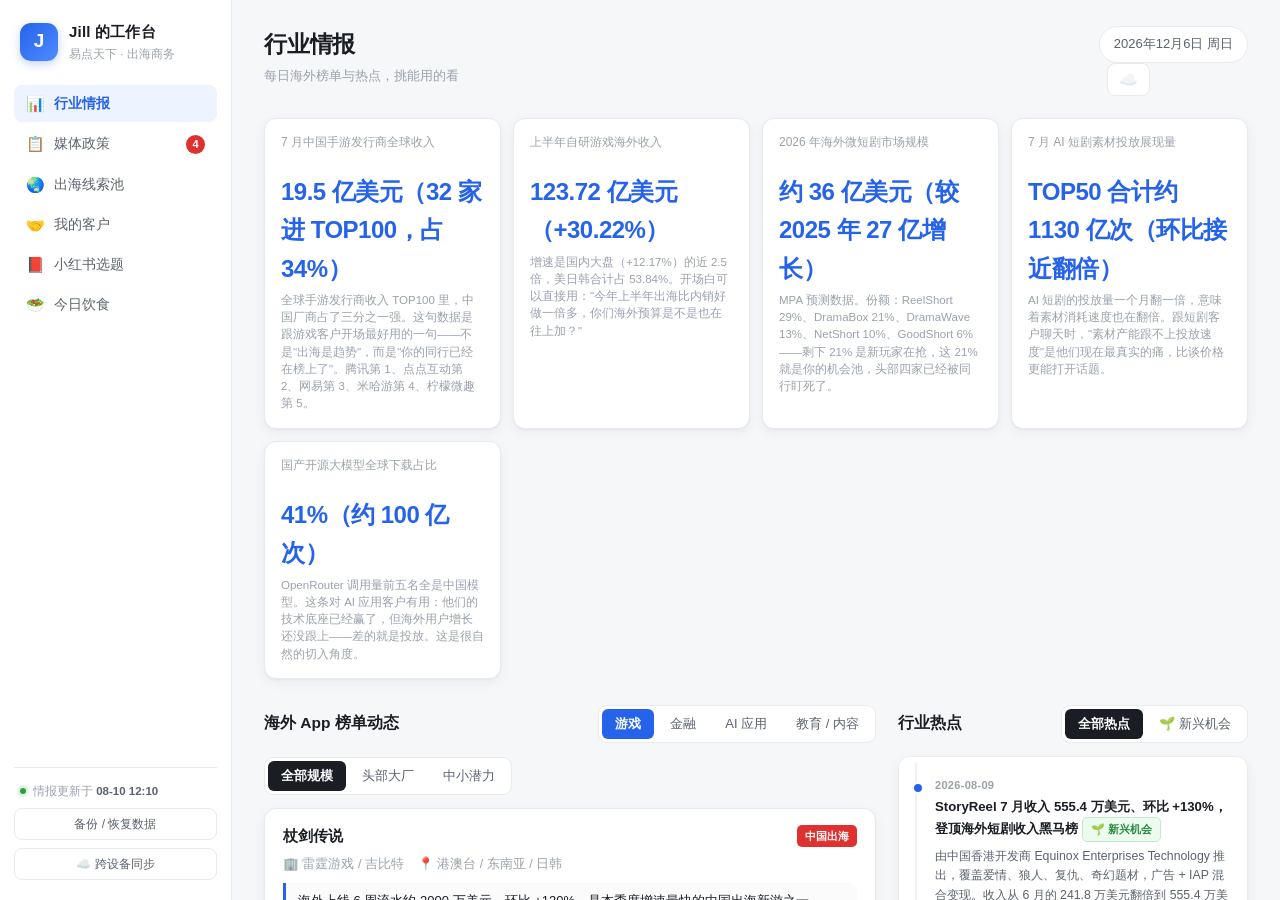
==== commit cd1a3c73: "feat: 线索池排除机制(非客户/已加客户/删客户不再推送) + 源数据名册 lead-exclude.js" ====
--- a/index.html
+++ b/index.html
@@ -146,8 +146,9 @@
       <div class="filter-bar">
         <input class="input search" id="leadSearch" placeholder="搜索公司、产品、品类、市场，也能直接搜邮箱／联系人…">
         <button class="btn-ghost" id="btnAddLead">＋ 添加公司</button>
+        <button class="btn-ghost" id="btnShowExcluded">显示已排除 (0)</button>
         <button class="btn-primary" id="btnExportLeads">📥 导出联系方式</button>
-        <span class="hint">⭐ 绿框＝最对口的部门邮箱｜邮箱点一下就能写邮件，「复制」按钮可直接粘贴｜点「加为客户」会把联系方式一起带进客户档案｜「导出联系方式」可一键生成 Excel 清单</span>
+        <span class="hint">⭐ 绿框＝最对口的部门邮箱｜邮箱点一下就能写邮件，「复制」按钮可直接粘贴｜点「加为客户」会把联系方式一起带进客户档案｜「🚫 不是我的客户」点一次就永久不再推送｜「显示已排除」可查看已不推送的公司并恢复</span>
       </div>
       <div class="tabs subtle" id="leadScaleTabs" style="margin:0 0 12px">
         <button class="tab active" data-lscale="all">全部企业</button>
@@ -472,6 +473,7 @@
 
 <div class="toast" id="toast"></div>
 
+<script src="data/lead-exclude.js"></script>
 <script src="data/intel.js"></script>
 <script src="data/xiaohongshu.js"></script>
 <script src="data/food-db.js"></script>
--- a/assets/style.css
+++ b/assets/style.css
@@ -234,6 +234,14 @@
 #view-leads .lead-li{display:inline-flex;align-items:center;justify-content:center;text-decoration:none;
   background:var(--panel-2);color:var(--txt-2);border:1px solid var(--line)}
 #view-leads .lead-li:hover{background:var(--brand-soft);color:var(--brand);border-color:var(--brand-line)}
+#view-leads .mini-btn.danger{background:#fff0f3;color:#e0315b;border-color:#f5c2cd}
+#view-leads .mini-btn.danger:hover{background:#e0315b;color:#fff;border-color:#e0315b}
+#view-leads .mini-btn.restore{background:var(--panel);color:var(--txt-2);border-color:var(--line)}
+#view-leads .mini-btn.restore:hover{background:var(--brand-soft);color:var(--brand);border-color:var(--brand-line)}
+#view-leads tr.row-grey td{color:#9aa1ad;background:#fafbfc}
+#view-leads tr.row-grey .coop-badge,#view-leads tr.row-grey .td-contact{opacity:.55}
+#view-leads .row-suppressed{display:block;font-size:12px;color:#e0315b;margin-bottom:4px;line-height:1.3}
+#view-leads .btn-ghost.active{background:var(--brand-soft);color:var(--brand);border-color:var(--brand-line)}
 .card-actions{margin-top:11px}
 
 /* ---------- CRM ---------- */
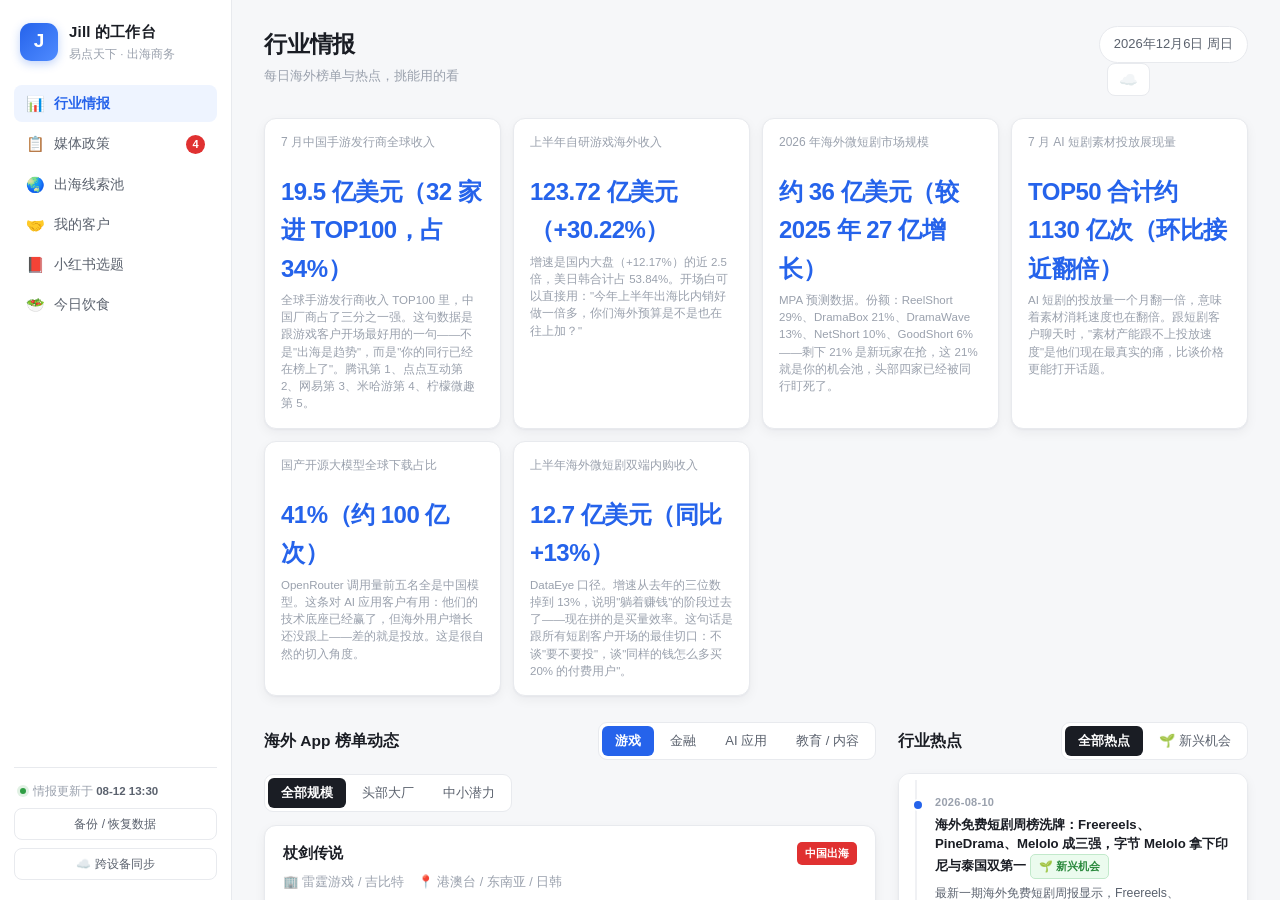
==== commit f7063a8d: "data: 线索池换入14家聚焦小微/新兴/母大子小；新增 lead-exclude/lead-history 排除与每日去重" ====
--- a/index.html
+++ b/index.html
@@ -474,6 +474,7 @@
 <div class="toast" id="toast"></div>
 
 <script src="data/lead-exclude.js"></script>
+<script src="data/lead-history.js"></script>
 <script src="data/intel.js"></script>
 <script src="data/xiaohongshu.js"></script>
 <script src="data/food-db.js"></script>
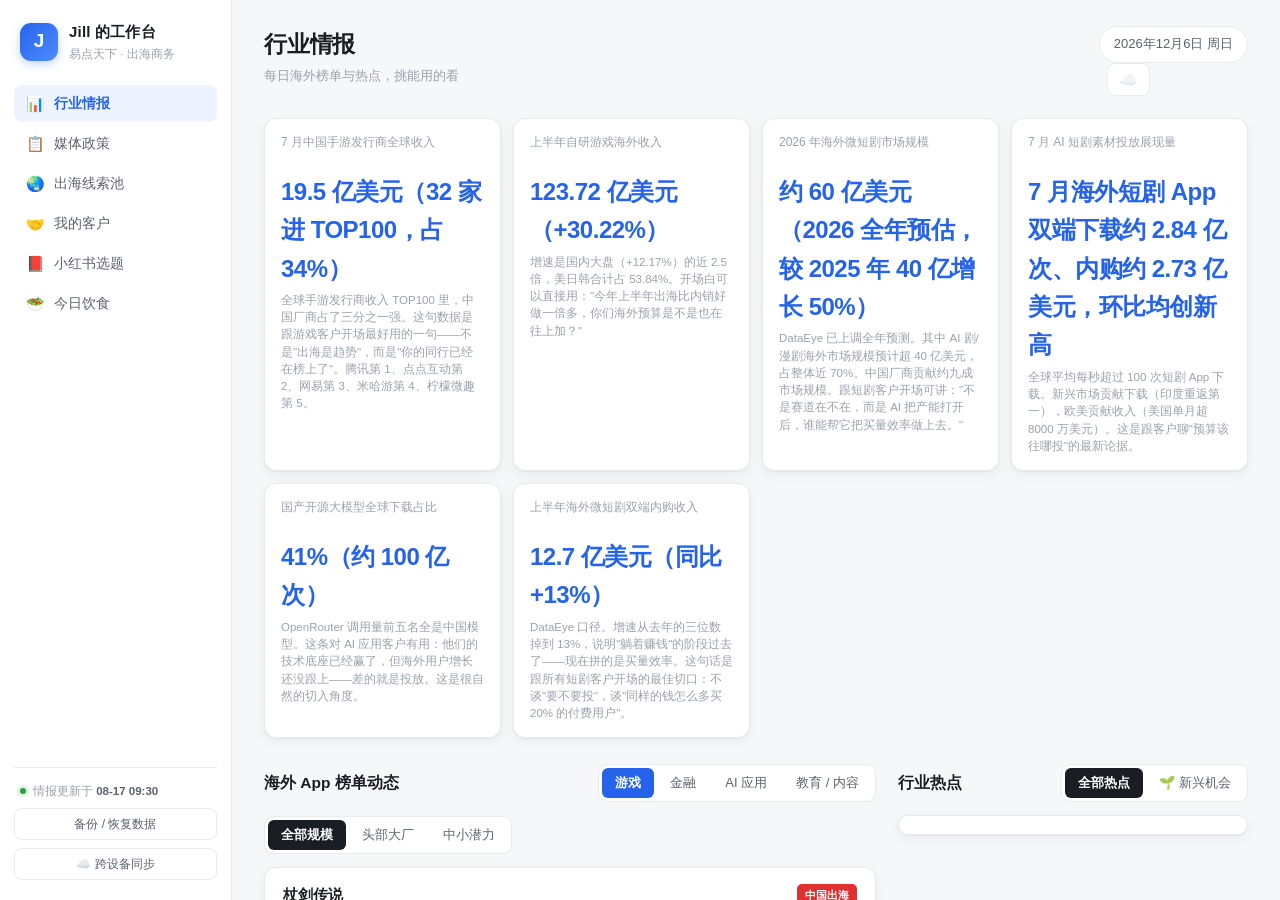
==== commit 4a2873da: "data: 手动补跑 2026-08-17 每日情报（自动调度 8.12 后未触发）；fix: 线索池表格增加横向滚动提示" ====
--- a/index.html
+++ b/index.html
@@ -154,6 +154,7 @@
         <button class="tab active" data-lscale="all">全部企业</button>
         <button class="tab" data-lscale="sme">🚀 中小企业</button>
       </div>
+      <div class="scroll-hint">← 表格较宽，左右滑动可查看联系方式、收入与近期动态 →</div>
       <div class="table-wrap">
         <table class="tbl" id="leadTable">
           <thead>
--- a/assets/style.css
+++ b/assets/style.css
@@ -225,6 +225,20 @@
   max-height:calc(100vh - 280px);
   overflow:auto;
   scrollbar-width:thin;
+}
+#view-leads .scroll-hint{
+  display:none;
+  font-size:12px;
+  color:var(--txt-2);
+  background:var(--brand-soft);
+  border:1px solid var(--brand-line);
+  border-radius:8px;
+  padding:6px 10px;
+  margin-bottom:8px;
+  text-align:center;
+}
+@media (max-width: 1320px){
+  #view-leads .scroll-hint{display:block}
 }
 #view-leads .table-wrap::-webkit-scrollbar{height:10px;width:10px}
 #view-leads .table-wrap::-webkit-scrollbar-thumb{background:#bfc4cc;border-radius:5px}
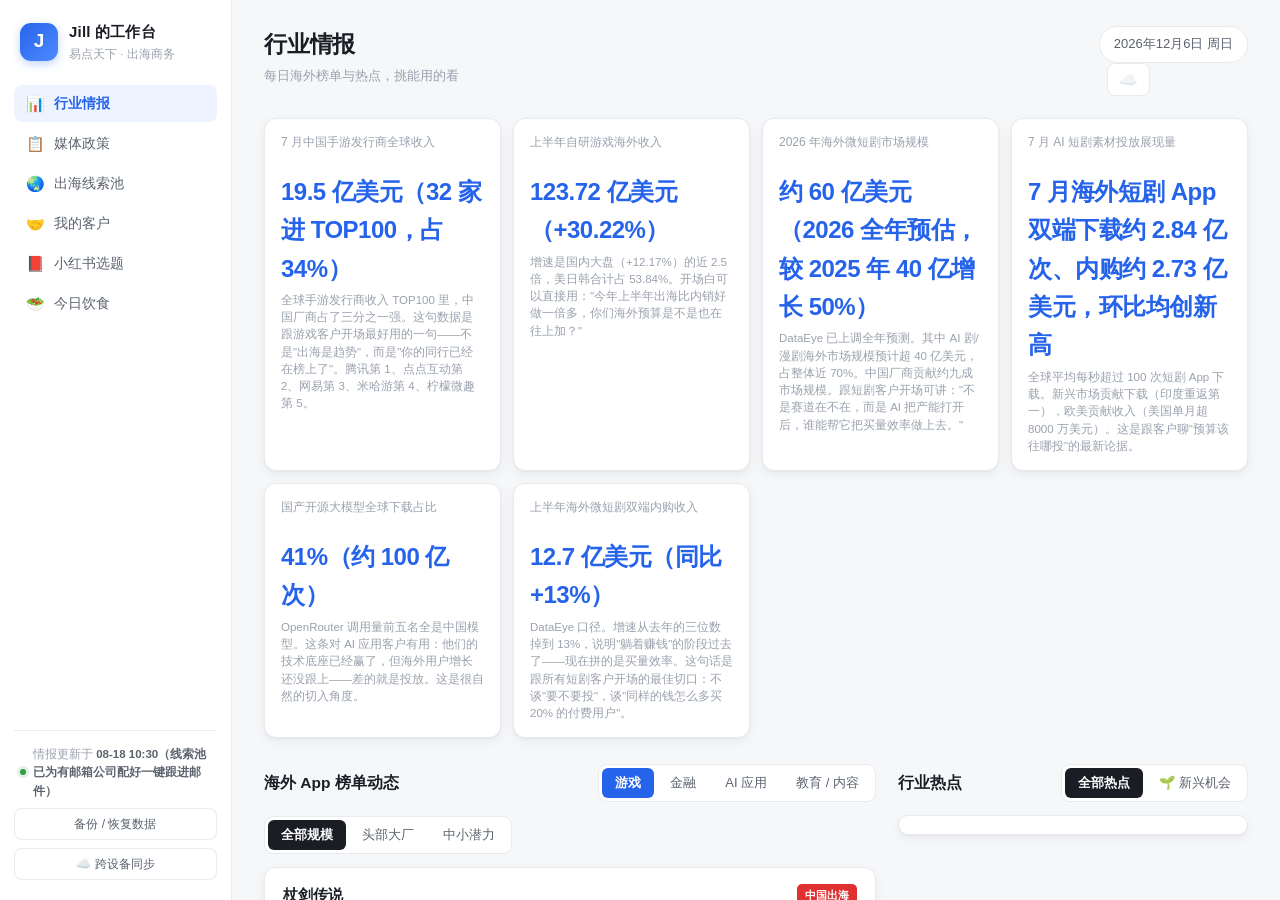
==== commit 02d4e10b: "daily: 小红书选题更新 2026-08-18" ====
--- a/index.html
+++ b/index.html
@@ -195,6 +195,23 @@
         </div>
       </div>
     </div>
+
+    <!-- 一键跟进邮件：点开即见主题+正文，可复制或直接唤起邮箱 -->
+    <div class="modal" id="emailDraftModal">
+      <div class="modal-card wide">
+        <div class="modal-head"><h3 id="edmTitle">跟进邮件</h3><button class="modal-x" data-close>×</button></div>
+        <div class="modal-body">
+          <div class="edm-recipient" id="edmRecipient"></div>
+          <div class="fld"><label>邮件主题（可改）</label><div class="edm-subject" id="edmSubject"></div></div>
+          <div class="fld"><label>邮件正文（可直接复制）</label><pre class="edm-body" id="edmBody"></pre></div>
+        </div>
+        <div class="modal-foot">
+          <a class="btn-primary" id="edmMailto" target="_blank" rel="noopener" href="#">📧 打开邮箱发送</a>
+          <button class="btn-primary" id="edmCopy">📋 一键复制全文</button>
+          <button class="btn-ghost" data-close>关闭</button>
+        </div>
+      </div>
+    </div>
     </section>
 
     <!-- ---------- 视图：客户 CRM ---------- -->
--- a/assets/style.css
+++ b/assets/style.css
@@ -252,6 +252,11 @@
 #view-leads .mini-btn.danger:hover{background:#e0315b;color:#fff;border-color:#e0315b}
 #view-leads .mini-btn.restore{background:var(--panel);color:var(--txt-2);border-color:var(--line)}
 #view-leads .mini-btn.restore:hover{background:var(--brand-soft);color:var(--brand);border-color:var(--brand-line)}
+#view-leads .mini-btn.mail-draft{background:#e9f9ef;color:#0b7a3b;border-color:#b7e6c8}
+#view-leads .mini-btn.mail-draft:hover{background:#0b7a3b;color:#fff;border-color:#0b7a3b}
+.edm-recipient{background:var(--brand-soft);color:var(--txt-2);padding:9px 12px;border-radius:9px;margin-bottom:12px;font-size:13px}
+.edm-subject{background:#fff;border:1px solid var(--line);padding:10px 12px;border-radius:9px;font-size:14px;font-weight:600;color:var(--txt)}
+.edm-body{white-space:pre-wrap;background:#fff;border:1px solid var(--line);padding:12px 14px;border-radius:9px;font-size:13px;line-height:1.85;color:var(--txt);max-height:340px;overflow:auto;margin:0;user-select:text}
 #view-leads tr.row-grey td{color:#9aa1ad;background:#fafbfc}
 #view-leads tr.row-grey .coop-badge,#view-leads tr.row-grey .td-contact{opacity:.55}
 #view-leads .row-suppressed{display:block;font-size:12px;color:#e0315b;margin-bottom:4px;line-height:1.3}
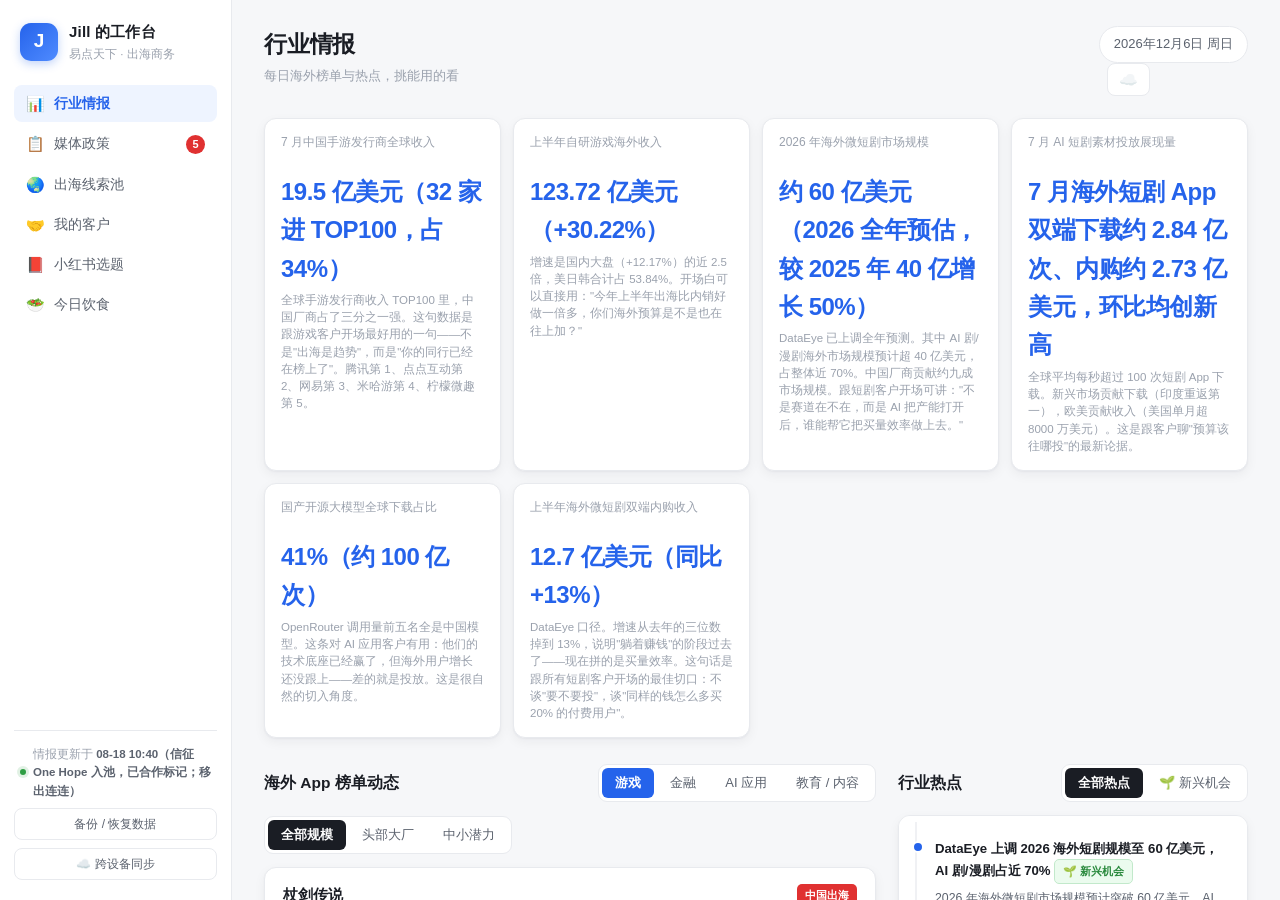
==== commit 43539d0d: "feat: 素材库支持基于单素材一键生成小红书图文；提示用户把核心内容贴到备注框" ====
--- a/index.html
+++ b/index.html
@@ -256,9 +256,10 @@
       <div class="sync-panel">
         <div class="xhs-mat-add">
           <input class="input" id="xhsMatName" placeholder="素材名称，如「Q3 出海投放案例」">
-          <textarea class="input" id="xhsMatNote" rows="1" placeholder="可二创的点 / 备注（选填）"></textarea>
+          <textarea class="input" id="xhsMatNote" rows="3" placeholder="把文件里的核心卖点/数据/案例贴进来，我会基于这些生成图文"></textarea>
           <label class="btn-ghost file-btn">📎 选文件<input type="file" id="xhsMatFile" accept=".pdf,.doc,.docx,.txt,.md,.ppt,.pptx,.key,.pdf" hidden></label>
           <button class="btn-primary" id="btnAddMat">添加素材</button>
+          <span class="hint" style="width:100%;margin-top:6px">💡 建议：文件可以存，但核心内容请贴到上方文本框，否则 Mochi 读不到浏览器里的文件。</span>
         </div>
         <div class="material-list" id="xhsMatList" style="margin-top:12px"></div>
       </div>
--- a/assets/style.css
+++ b/assets/style.css
@@ -523,6 +523,8 @@
 .material-item .mi-name{font-weight:600;font-size:13px}
 .material-item .mi-note{font-size:12.3px;color:var(--txt-2);margin-top:2px;line-height:1.5}
 .material-item .mi-file{font-size:11px;color:var(--txt-3);margin-top:3px}
+.material-item .mi-actions{display:flex;align-items:center;gap:6px;flex-shrink:0;margin-left:4px}
+.material-item .mi-actions .mini-btn{font-size:11.5px;padding:5px 10px;height:auto;white-space:nowrap}
 .material-item .mi-del{color:var(--txt-3);font-size:17px;line-height:1;padding:2px 6px;border-radius:5px;cursor:pointer}
 .material-item .mi-del:hover{background:var(--danger-soft);color:var(--danger)}
 
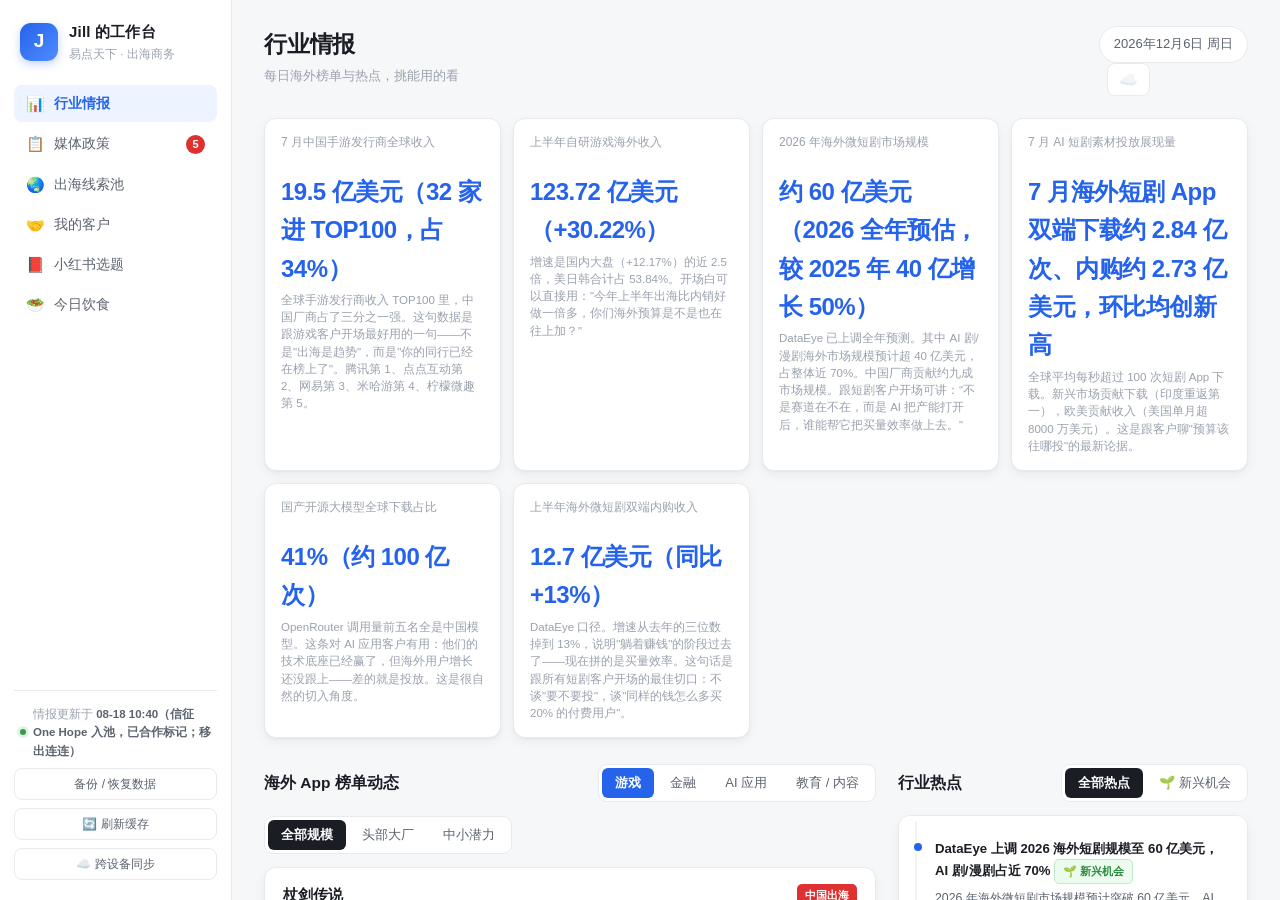
==== commit 570cf9b3: "fix(cache): service-worker v4，HTML走network-first；侧栏加刷新缓存按钮，解决菜单显示不全问题" ====
--- a/index.html
+++ b/index.html
@@ -61,6 +61,7 @@
         <span>情报更新于 <b id="updatedAt">--</b></span>
       </div>
       <button class="btn-ghost btn-sm" id="btnBackup">备份 / 恢复数据</button>
+      <button class="btn-ghost btn-sm" id="btnClearCache" title="如果菜单显示不全，点这里强制刷新">🔄 刷新缓存</button>
     </div>
   </aside>
 
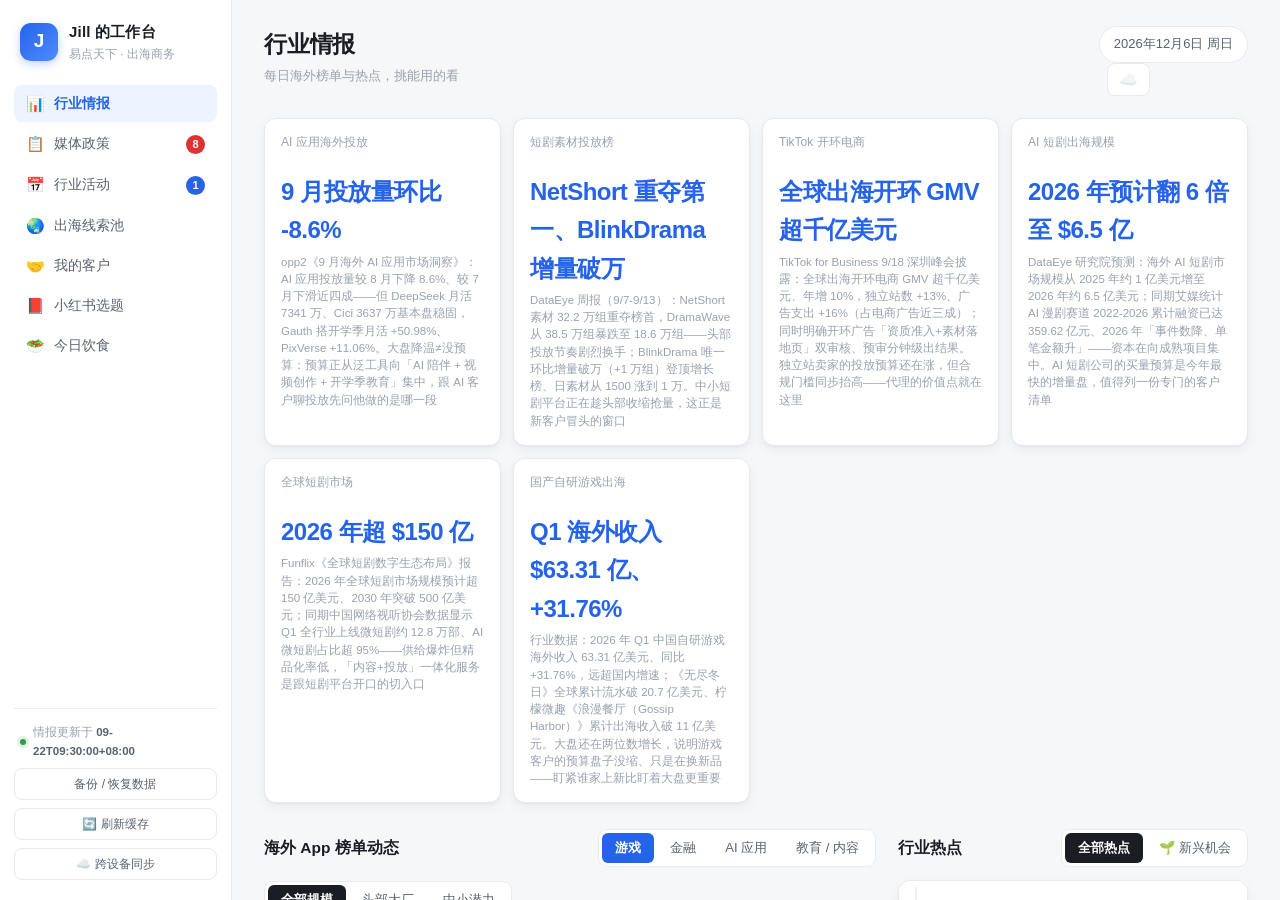
==== commit 128e312f: "feat: 新增「行业活动」板块（每周一更新）+ 同步8月底未上线的政策话术/新公司筛选改动 + SW缓存v5" ====
--- a/index.html
+++ b/index.html
@@ -40,6 +40,10 @@
         <span class="nav-ico">📋</span><span>媒体政策</span>
         <span class="nav-badge" id="badgePolicy"></span>
       </button>
+      <button class="nav-item" data-view="expo">
+        <span class="nav-ico">📅</span><span>行业活动</span>
+        <span class="nav-badge" id="badgeExpo"></span>
+      </button>
       <button class="nav-item" data-view="leads">
         <span class="nav-ico">🌏</span><span>出海线索池</span>
       </button>
@@ -142,6 +146,29 @@
       <div id="policyList" class="card-list"></div>
     </section>
 
+    <!-- ---------- 视图：行业活动 ---------- -->
+    <section class="view" id="view-expo">
+      <div class="filter-bar">
+        <div class="tabs" id="expoTabs">
+          <button class="tab active" data-ecat="all">全部</button>
+          <button class="tab" data-ecat="综合">综合</button>
+          <button class="tab" data-ecat="游戏">游戏</button>
+          <button class="tab" data-ecat="短剧">短剧</button>
+          <button class="tab" data-ecat="AI">AI</button>
+          <button class="tab" data-ecat="金融">金融</button>
+          <button class="tab" data-ecat="社交泛娱乐">社交泛娱乐</button>
+        </div>
+        <div class="tabs subtle" id="expoLocTabs">
+          <button class="tab active" data-eloc="all">全部地区</button>
+          <button class="tab" data-eloc="国内">国内</button>
+          <button class="tab" data-eloc="海外">海外</button>
+        </div>
+        <span class="hint">每周一更新 · 更新于 <b id="expoUpdated">--</b></span>
+      </div>
+      <div id="expoList" class="card-list"></div>
+      <div id="expoNote" class="expo-note"></div>
+    </section>
+
     <!-- ---------- 视图：出海线索池 ---------- -->
     <section class="view" id="view-leads">
       <div class="filter-bar">
@@ -152,8 +179,10 @@
         <span class="hint">⭐ 绿框＝最对口的部门邮箱｜邮箱点一下就能写邮件，「复制」按钮可直接粘贴｜点「加为客户」会把联系方式一起带进客户档案｜「🚫 不是我的客户」点一次就永久不再推送｜「显示已排除」可查看已不推送的公司并恢复</span>
       </div>
       <div class="tabs subtle" id="leadScaleTabs" style="margin:0 0 12px">
-        <button class="tab active" data-lscale="all">全部企业</button>
-        <button class="tab" data-lscale="sme">🚀 中小企业</button>
+        <button class="tab active" data-lscale="sme">🚀 中小企业</button>
+        <button class="tab" data-lscale="newco">🆕 新公司</button>
+        <button class="tab" data-lscale="head">🏢 头部动态</button>
+        <button class="tab" data-lscale="all">全部企业</button>
       </div>
       <div class="scroll-hint">← 表格较宽，左右滑动可查看联系方式、收入与近期动态 →</div>
       <div class="table-wrap">
@@ -497,6 +526,7 @@
 <script src="data/lead-history.js"></script>
 <script src="data/intel.js"></script>
 <script src="data/xiaohongshu.js"></script>
+<script src="data/events.js"></script>
 <script src="data/food-db.js"></script>
 <script src="assets/sync.js"></script>
 <script src="assets/app.js"></script>
--- a/assets/style.css
+++ b/assets/style.css
@@ -169,6 +169,11 @@
 .pol-biz{font-size:12.8px;background:var(--warn-soft);border-left:3px solid var(--warn);
   padding:9px 13px;border-radius:0 6px 6px 0;line-height:1.65;color:#7c5000}
 .pol-biz strong{color:#5c3d00}
+.pol-bizdetail{margin:2px 0 12px;padding:10px 12px;background:#f5f8ff;border:1px solid #d9e3ff;border-radius:8px}
+.bzd-row{display:flex;gap:10px;font-size:12.6px;line-height:1.6;padding:3px 0}
+.bzd-row + .bzd-row{border-top:1px dashed #e3e9f7}
+.bzd-k{flex:0 0 92px;font-weight:700;color:#3457b0;white-space:nowrap}
+.bzd-v{flex:1;color:var(--txt-2)}
 .countdown{font-size:11px;font-weight:700;padding:3px 8px;border-radius:5px;
   background:var(--danger-soft);color:var(--danger)}
 
@@ -579,3 +584,7 @@
 .sme-col-title{font-size:14px;font-weight:700;color:var(--txt);margin-bottom:10px}
 .sme-list{margin:0;padding-left:18px;display:flex;flex-direction:column;gap:8px}
 .sme-list li{font-size:13px;line-height:1.6;color:var(--txt-2)}
+
+/* ---------- 行业活动 ---------- */
+.soon-chip{background:var(--brand-soft);color:var(--brand)}
+.expo-note{margin-top:14px;padding:11px 14px;background:#f6f8fb;border:1px dashed #d5dce8;border-radius:10px;font-size:12.5px;color:var(--txt-3);line-height:1.6}
